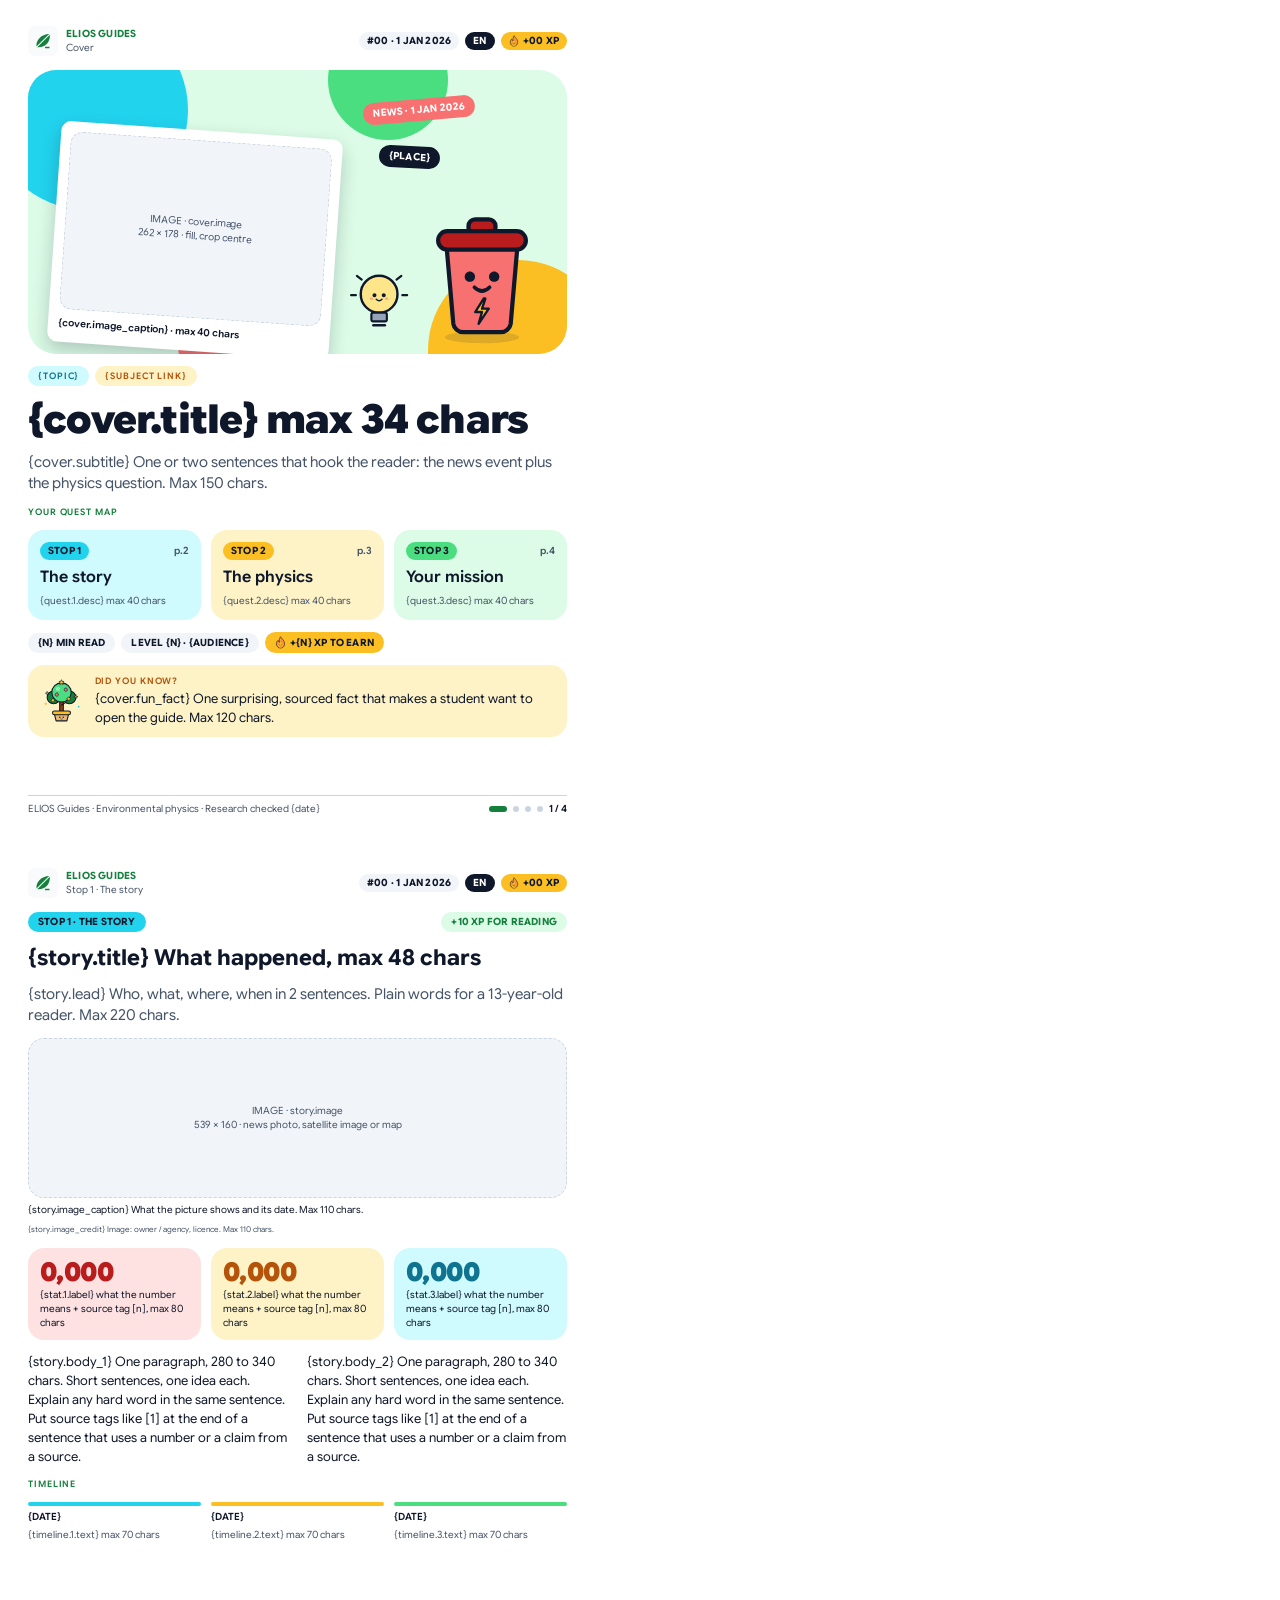
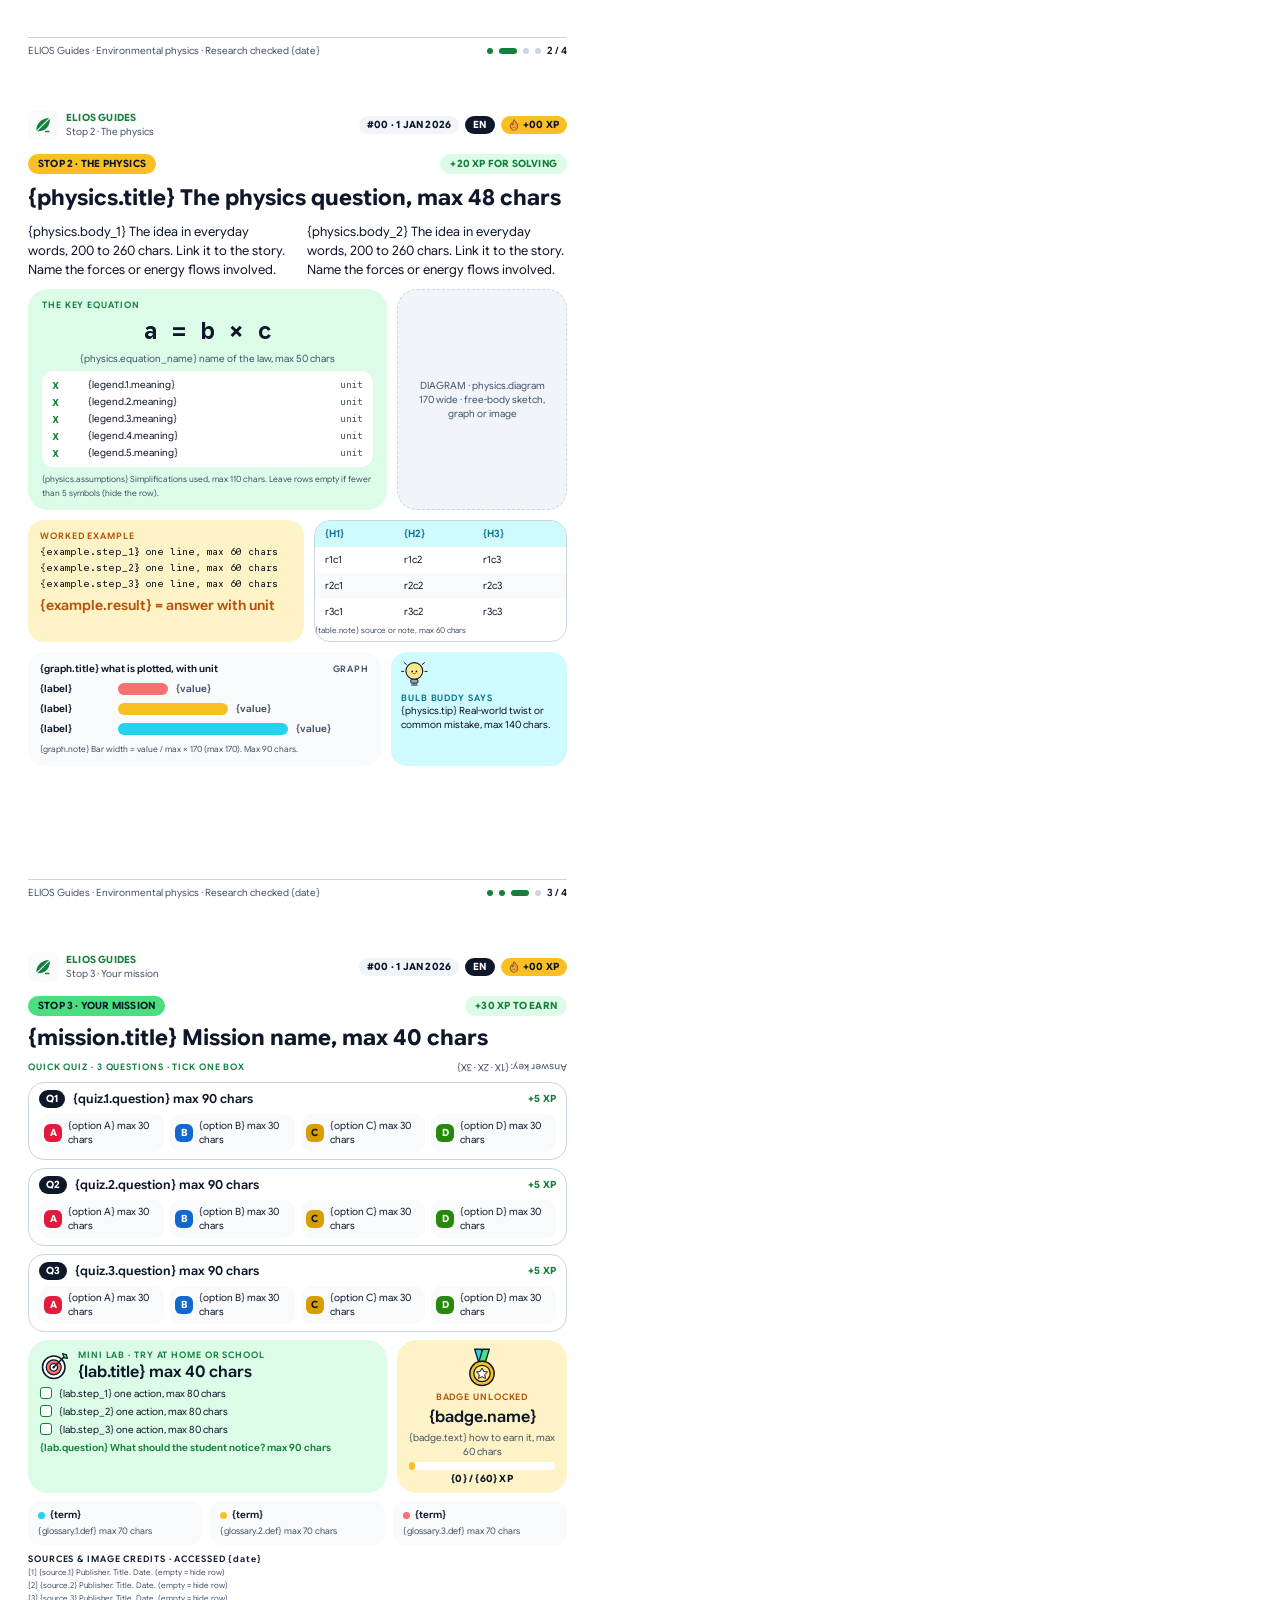
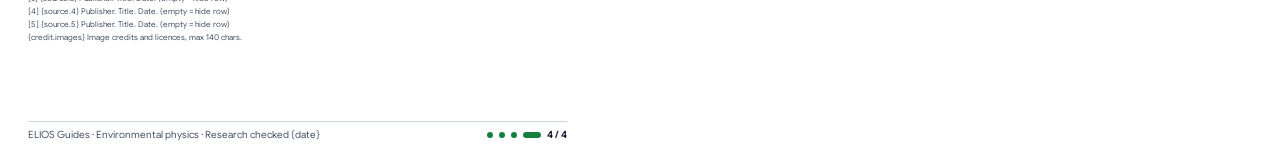
==== render/guide.html @ e4823358 "feat: render the guide PDFs and covers from JSON, drop Figma Co-Authored-By: Claude Sonnet 5.5 <nore" ====
<!doctype html><html><head><meta charset="utf-8"><link rel="stylesheet" href="base.css">
<style>
.hero{position:relative;height:284px;flex:none;border-radius:28px;background:var(--green-tint);overflow:hidden}
.hero>img,.hero>.abs{position:absolute}
.flexc{display:flex;align-items:center;justify-content:center}
.polaroid{background:var(--paper);display:flex;flex-direction:column;gap:7px;padding:10px 10px 12px;border-radius:10px;box-shadow:0 8px 18px rgba(15,23,41,.22);overflow:hidden;transform:rotate(4deg)}
.slot{width:262px;height:178px;border-radius:12px;background:var(--raised);border:1.5px dashed var(--rule);overflow:hidden;position:relative;display:flex;align-items:center;justify-content:center}
.slot img{position:absolute;inset:0;width:100%;height:100%;object-fit:cover}
.sticker{padding:5px 10px;border-radius:999px}
.chips{display:flex;gap:6px}
.chips .pill{padding:4px 10px;font-weight:600;font-size:9px;letter-spacing:.9px}
.title{font-weight:900;font-size:40px;line-height:42px;letter-spacing:-.8px}
.quest{display:flex;gap:10px}
.stop{flex:1 0 0;min-width:1px;display:flex;flex-direction:column;gap:6px;padding:12px;border-radius:16px;overflow:hidden}
.stop-top{display:flex;align-items:center;justify-content:space-between}
.funfact{display:flex;gap:12px;align-items:center;padding:10px 14px 10px 12px;border-radius:16px;background:var(--amber-tint)}
.funfact .txt{flex:1 0 0;min-width:1px;display:flex;flex-direction:column;gap:2px}

.sec{display:flex;align-items:center;justify-content:space-between}
.sec .pill{padding:4px 10px}
.t-head{font-weight:700;font-size:22px;line-height:28px}
.fig{display:flex;flex-direction:column;gap:5px}
.fig .slot{width:100%;height:160px;border-radius:16px}
.stats{display:flex;gap:10px;align-items:stretch}
.stat{flex:1 0 0;min-width:1px;display:flex;flex-direction:column;gap:2px;padding:10px 12px;border-radius:16px;overflow:hidden}
.stat b{font-weight:900;font-size:26px;line-height:28px;letter-spacing:-.52px}
.stat span{font-size:10px;line-height:14px}
.cols{display:flex;gap:18px;font-size:13px;line-height:19px}
.cols p{flex:1 0 0;min-width:1px}
.tl{display:flex;gap:10px}
.tl>div{flex:1 0 0;min-width:1px;display:flex;flex-direction:column;gap:4px}
.tl i{display:block;height:4px;border-radius:2px}
.card{display:flex;flex-direction:column;overflow:hidden}
.code{font-family:'Google Sans Code',monospace}
.eqrow,.two{display:flex;gap:10px;align-items:stretch}
.eq{flex:1 0 0;min-width:1px;background:var(--green-tint);border-radius:20px;padding:10px 14px;gap:5px}
.legend{background:var(--paper);border-radius:12px;padding:6px 10px;gap:1px}
.lrow{display:flex;gap:8px;align-items:center}
.lrow .sym{width:28px;flex:none;font-weight:600;font-size:12px;line-height:16px;color:var(--green)}
.lrow .mean{flex:1 0 0;min-width:1px;font-size:10px;line-height:14px}
.lrow .unit{width:96px;flex:none;text-align:right;font-size:9px;line-height:12px;color:var(--secondary)}
.dia{width:170px;flex:none;background:var(--raised);border:1.5px dashed var(--rule);border-radius:20px;align-items:center;justify-content:center;position:relative}
.dia img{position:absolute;inset:0;width:100%;height:100%;object-fit:cover}
.ex{flex:1 0 0;min-width:1px;background:var(--amber-tint);border-radius:16px;padding:10px 12px;gap:4px}
.ex .code{font-size:9.5px;line-height:12px}
.tbl{flex:1 0 0;min-width:1px;border:1px solid var(--rule);border-radius:16px;padding-bottom:6px;font-size:10px;line-height:14px}
.tr{display:flex;gap:6px;align-items:center;padding:6px 10px}
.tr span{flex:1 0 0;min-width:1px}
.tr.h{background:var(--cyan-tint);color:var(--cyan);font-weight:600}
.tr.alt{background:#f8fafc}
.graph{flex:1 0 0;min-width:1px;background:#f8fafc;border-radius:16px;padding:10px 12px;gap:6px}
.bar{display:flex;gap:8px;align-items:center}
.bar .lab{width:70px;flex:none;font-weight:600;font-size:10px;line-height:14px}
.bar i{display:block;height:12px;border-radius:6px;flex:none}
.bar .val{font-weight:600;font-size:10px;line-height:14px;color:var(--secondary);white-space:nowrap}
.tip{width:176px;flex:none;background:var(--cyan-tint);border-radius:16px;padding:8px 12px 8px 10px;gap:4px}
.qcard{background:var(--paper);border:1px solid var(--rule);border-radius:16px;padding:7px 10px;gap:6px;flex:none}
.qrow{display:flex;gap:8px;align-items:center}
.qn{background:var(--ink);color:var(--paper);padding:3px 7px;border-radius:999px;font-weight:700;font-size:10px;line-height:12px;letter-spacing:.2px}
.qq{flex:1 0 0;min-width:1px;font-weight:600;font-size:12.5px;line-height:17px}
.opts{display:flex;gap:6px}
.opt{flex:1 0 0;min-width:1px;display:flex;gap:6px;align-items:center;background:#f8fafc;border-radius:10px;padding:5px 8px 5px 5px;overflow:hidden;font-size:10px;line-height:14px}
.tile{width:18px;height:18px;flex:none;border-radius:6px;display:flex;align-items:center;justify-content:center;font-weight:700;font-size:10px;line-height:12px;color:var(--paper)}
.minilab{flex:1 0 0;min-width:1px;background:var(--green-tint);border-radius:20px;padding:9px 12px;gap:4px}
.step{display:flex;gap:7px;align-items:flex-start;font-size:10px;line-height:14px}
.cb{width:12px;height:12px;flex:none;border:1.5px solid var(--green);border-radius:3px;background:var(--paper)}
.badge{width:170px;flex:none;background:var(--amber-tint);border-radius:20px;padding:8px 12px;gap:3px;align-items:center;text-align:center}
.xpbar{width:100%;height:8px;border-radius:999px;background:var(--paper);display:flex}
.xpbar i{display:block;height:8px;border-radius:4px;background:var(--sun);width:6px}
.gloss{display:flex;gap:8px}
.term{flex:1 0 0;min-width:1px;background:#f8fafc;border-radius:12px;padding:7px 10px;gap:2px}
.term .tr2{display:flex;gap:5px;align-items:center;font-weight:600;font-size:10px;line-height:14px}
.term .tr2 i{width:7px;height:7px;border-radius:50%;flex:none}
.src{display:flex;flex-direction:column;gap:2px}
.src p{font-size:8px;line-height:11px;color:var(--secondary)}
.dot.done{background:var(--green)}
[hidden-empty]{display:none!important}
</style></head><body>
<section class="page" id="p1">
 <div class="header">
  <div class="brand"><img class="art" src="assets/logo.svg" width="30" height="30" alt="">
   <div class="brand-text"><span class="t-label" style="color:var(--green)" data-key="brand">ELIOS GUIDES</span><span class="t-caption" data-key="guide.stop_label">Cover</span></div></div>
  <div class="badges">
   <span class="pill chip-raised" data-key="guide.issue_date">#00 · 1 JAN 2026</span>
   <span class="pill chip-ink" data-key="guide.lang">EN</span>
   <span class="pill chip-sun"><img class="art" src="assets/flame.svg" width="10.29" height="12" alt=""><span data-key="guide.xp">+00 XP</span></span>
  </div>
 </div>
 <div class="body">
  <div class="hero">
   <img src="assets/blob1.svg" style="left:-40px;top:-60px;width:200px;height:200px" alt="">
   <img src="assets/blob2.svg" style="left:400px;top:190px;width:180px;height:180px" alt="">
   <img src="assets/blob3.svg" style="left:300px;top:-50px;width:120px;height:120px" alt="">
   <img src="assets/blob4.svg" style="left:150px;top:230px;width:90px;height:90px" alt="">
   <div class="abs flexc" style="left:18.58px;top:50px;width:296.73px;height:240.13px"><div class="polaroid">
     <div class="slot" data-slot="cover.image"><span class="t-caption" style="text-align:center" data-hint>IMAGE · cover.image<br>262 × 178 · fill, crop centre</span></div>
     <p class="t-semi" style="width:262px" data-key="cover.image_caption">{cover.image_caption} · max 40 chars</p></div></div>
   <div class="abs flexc" style="left:330px;top:23.54px;width:121.46px;height:32.38px"><div class="sticker pill" style="transform:rotate(-5deg);background:var(--coral);color:var(--paper)" data-key="cover.news_date">NEWS · 1 JAN 2026</div></div>
   <div class="abs flexc" style="left:348.85px;top:74px;width:66.06px;height:25.37px"><div class="sticker pill" style="transform:rotate(3deg);background:var(--ink);color:var(--paper)" data-key="cover.place">{PLACE}</div></div>
   <img id="mascot" src="assets/mascot-binb.svg" style="left:400px;top:146px;width:107.79px;height:128px" alt="">
   <img src="assets/bulb.svg" style="left:322px;top:200px;width:59.09px;height:62px" alt="">
  </div>
  <div class="chips">
   <span class="pill" style="background:var(--cyan-tint);color:var(--cyan)" data-key="cover.topic">{TOPIC}</span>
   <span class="pill" style="background:var(--amber-tint);color:var(--amber)" data-key="cover.subject">{SUBJECT LINK}</span></div>
  <p class="title" data-key="cover.title">{cover.title} max 34 chars</p>
  <p class="t-lead" data-key="cover.subtitle">{cover.subtitle} One or two sentences that hook the reader: the news event plus the physics question. Max 150 chars.</p>
  <p class="t-over" style="color:var(--green)" data-key="label.quest_map">YOUR QUEST MAP</p>
  <div class="quest">
   <div class="stop" style="background:var(--cyan-tint)"><div class="stop-top"><span class="pill" style="background:var(--sky)" data-key="stop">STOP 1</span><span class="t-semi" style="color:var(--secondary)" data-key="page ref">p.2</span></div><p class="t-sub" data-key="quest.1.title">The story</p><p class="t-caption" data-key="quest.1.desc">{quest.1.desc} max 40 chars</p></div>
   <div class="stop" style="background:var(--amber-tint)"><div class="stop-top"><span class="pill" style="background:var(--sun)" data-key="stop">STOP 2</span><span class="t-semi" style="color:var(--secondary)" data-key="page ref">p.3</span></div><p class="t-sub" data-key="quest.2.title">The physics</p><p class="t-caption" data-key="quest.2.desc">{quest.2.desc} max 40 chars</p></div>
   <div class="stop" style="background:var(--green-tint)"><div class="stop-top"><span class="pill" style="background:var(--accent)" data-key="stop">STOP 3</span><span class="t-semi" style="color:var(--secondary)" data-key="page ref">p.4</span></div><p class="t-sub" data-key="quest.3.title">Your mission</p><p class="t-caption" data-key="quest.3.desc">{quest.3.desc} max 40 chars</p></div>
  </div>
  <div class="row" style="gap:6px">
   <span class="pill lg chip-raised" data-key="cover.read_time">{N} MIN READ</span>
   <span class="pill lg chip-raised" data-key="cover.level">LEVEL {N} · {AUDIENCE}</span>
   <span class="pill lg chip-sun"><img class="art" src="assets/flame-lg.svg" width="11.14" height="13" alt=""><span data-key="cover.xp_total">+{N} XP TO EARN</span></span></div>
  <div class="funfact"><img class="art" src="assets/tree.svg" width="42.58" height="44" alt="">
   <div class="txt"><p class="t-over" style="color:var(--amber)" data-key="label.fun_fact">DID YOU KNOW?</p><p class="t-body" data-key="cover.fun_fact">{cover.fun_fact} One surprising, sourced fact that makes a student want to open the guide. Max 120 chars.</p></div></div>
 </div>
 <div class="footer"><div class="rule"></div><div class="footer-row">
  <span class="t-caption" data-key="footer.credit">ELIOS Guides · Environmental physics · Research checked {date}</span>
  <div class="progress"><span class="dot on"></span><span class="dot"></span><span class="dot"></span><span class="dot"></span><span class="t-semi" data-key="page.number">1 / 4</span></div></div></div>
</section><section class="page" id="p2"><div class="header"><div class="brand"><img class="art" src="assets/logo.svg" width="30" height="30" alt="">
 <div class="brand-text"><span class="t-label" style="color:var(--green)" data-key="brand">ELIOS GUIDES</span><span class="t-caption" data-key="guide.stop_label">Stop 1 · The story</span></div></div>
 <div class="badges"><span class="pill chip-raised" data-key="guide.issue_date">#00 · 1 JAN 2026</span><span class="pill chip-ink" data-key="guide.lang">EN</span>
 <span class="pill chip-sun"><img class="art" src="assets/flame.svg" width="10.29" height="12" alt=""><span data-key="guide.xp">+00 XP</span></span></div></div><div class="body">
<div class="sec"><span class="pill" style="background:var(--sky)" data-key="section.label">STOP 1 · THE STORY</span><span class="pill" style="background:var(--green-tint);color:var(--green)" data-key="section.xp">+10 XP FOR READING</span></div>
<p class="t-head" data-key="story.title">{story.title} What happened, max 48 chars</p>
<p class="t-lead" data-key="story.lead">{story.lead} Who, what, where, when in 2 sentences. Plain words for a 13-year-old reader. Max 220 chars.</p>
<div class="fig"><div class="slot" data-slot="story.image"><span class="t-caption" style="text-align:center" data-hint>IMAGE · story.image<br>539 × 160 · news photo, satellite image or map</span></div>
 <p class="t-caption" style="color:var(--ink)" data-key="story.image_caption">{story.image_caption} What the picture shows and its date. Max 110 chars.</p>
 <p style="font-size:8px;line-height:14px;color:var(--secondary)" data-key="story.image_credit">{story.image_credit} Image: owner / agency, licence. Max 110 chars.</p></div>
<div class="stats">
 <div class="stat" style="background:#fee2e2"><b style="color:#b91c1c" data-key="stat.1.value">0,000</b><span data-key="stat.1.label">{stat.1.label} what the number means + source tag [n], max 80 chars</span></div>
 <div class="stat" style="background:var(--amber-tint)"><b style="color:var(--amber)" data-key="stat.2.value">0,000</b><span data-key="stat.2.label">{stat.2.label} what the number means + source tag [n], max 80 chars</span></div>
 <div class="stat" style="background:var(--cyan-tint)"><b style="color:var(--cyan)" data-key="stat.3.value">0,000</b><span data-key="stat.3.label">{stat.3.label} what the number means + source tag [n], max 80 chars</span></div></div>
<div class="cols"><p data-key="story.body_1">{story.body_1} One paragraph, 280 to 340 chars. Short sentences, one idea each. Explain any hard word in the same sentence. Put source tags like [1] at the end of a sentence that uses a number or a claim from a source.</p>
 <p data-key="story.body_2">{story.body_2} One paragraph, 280 to 340 chars. Short sentences, one idea each. Explain any hard word in the same sentence. Put source tags like [1] at the end of a sentence that uses a number or a claim from a source.</p></div>
<p class="t-over" style="color:var(--green)" data-key="label.timeline">TIMELINE</p>
<div class="tl">
 <div><i style="background:var(--sky)"></i><span class="t-semi" data-key="timeline.1.date">{DATE}</span><span class="t-caption" data-key="timeline.1.text">{timeline.1.text} max 70 chars</span></div>
 <div><i style="background:var(--sun)"></i><span class="t-semi" data-key="timeline.2.date">{DATE}</span><span class="t-caption" data-key="timeline.2.text">{timeline.2.text} max 70 chars</span></div>
 <div><i style="background:var(--accent)"></i><span class="t-semi" data-key="timeline.3.date">{DATE}</span><span class="t-caption" data-key="timeline.3.text">{timeline.3.text} max 70 chars</span></div></div>
</div><div class="footer"><div class="rule"></div><div class="footer-row"><span class="t-caption" data-key="footer.credit">ELIOS Guides · Environmental physics · Research checked {date}</span>
 <div class="progress"><span class="dot done"></span><span class="dot on"></span><span class="dot"></span><span class="dot"></span><span class="t-semi" data-key="page.number">2 / 4</span></div></div></div></section><section class="page" id="p3"><div class="header"><div class="brand"><img class="art" src="assets/logo.svg" width="30" height="30" alt="">
 <div class="brand-text"><span class="t-label" style="color:var(--green)" data-key="brand">ELIOS GUIDES</span><span class="t-caption" data-key="guide.stop_label">Stop 2 · The physics</span></div></div>
 <div class="badges"><span class="pill chip-raised" data-key="guide.issue_date">#00 · 1 JAN 2026</span><span class="pill chip-ink" data-key="guide.lang">EN</span>
 <span class="pill chip-sun"><img class="art" src="assets/flame.svg" width="10.29" height="12" alt=""><span data-key="guide.xp">+00 XP</span></span></div></div><div class="body" style="gap:10px">
<div class="sec"><span class="pill" style="background:var(--sun)" data-key="section.label">STOP 2 · THE PHYSICS</span><span class="pill" style="background:var(--green-tint);color:var(--green)" data-key="section.xp">+20 XP FOR SOLVING</span></div>
<p class="t-head" data-key="physics.title">{physics.title} The physics question, max 48 chars</p>
<div class="cols"><p data-key="physics.body_1">{physics.body_1} The idea in everyday words, 200 to 260 chars. Link it to the story. Name the forces or energy flows involved.</p>
 <p data-key="physics.body_2">{physics.body_2} The idea in everyday words, 200 to 260 chars. Link it to the story. Name the forces or energy flows involved.</p></div>
<div class="eqrow"><div class="card eq"><p class="t-over" style="color:var(--green)" data-key="label.equation">THE KEY EQUATION</p>
 <p class="code" style="font-weight:600;font-size:24px;line-height:31px;text-align:center" data-key="physics.equation">a = b × c</p>
 <p class="t-caption" style="text-align:center" data-key="physics.equation_name">{physics.equation_name} name of the law, max 50 chars</p>
 <div class="card legend"><div class="lrow" data-row="legend.1"><span class="sym code" data-key="legend.1.symbol">x</span><span class="mean" data-key="legend.1.meaning">{legend.1.meaning}</span><span class="unit code" data-key="legend.1.unit">unit</span></div><div class="lrow" data-row="legend.2"><span class="sym code" data-key="legend.2.symbol">x</span><span class="mean" data-key="legend.2.meaning">{legend.2.meaning}</span><span class="unit code" data-key="legend.2.unit">unit</span></div><div class="lrow" data-row="legend.3"><span class="sym code" data-key="legend.3.symbol">x</span><span class="mean" data-key="legend.3.meaning">{legend.3.meaning}</span><span class="unit code" data-key="legend.3.unit">unit</span></div><div class="lrow" data-row="legend.4"><span class="sym code" data-key="legend.4.symbol">x</span><span class="mean" data-key="legend.4.meaning">{legend.4.meaning}</span><span class="unit code" data-key="legend.4.unit">unit</span></div><div class="lrow" data-row="legend.5"><span class="sym code" data-key="legend.5.symbol">x</span><span class="mean" data-key="legend.5.meaning">{legend.5.meaning}</span><span class="unit code" data-key="legend.5.unit">unit</span></div></div>
 <p style="font-size:8.5px;line-height:14px;color:var(--secondary)" data-key="physics.assumptions">{physics.assumptions} Simplifications used, max 110 chars. Leave rows empty if fewer than 5 symbols (hide the row).</p></div>
 <div class="card dia" data-slot="physics.diagram"><span class="t-caption" style="text-align:center" data-hint>DIAGRAM · physics.diagram<br>170 wide · free-body sketch,<br>graph or image</span></div></div>
<div class="two"><div class="card ex"><p class="t-over" style="color:var(--amber)" data-key="label.example">WORKED EXAMPLE</p>
 <p class="code" data-key="example.step_1">{example.step_1} one line, max 60 chars</p><p class="code" data-key="example.step_2">{example.step_2} one line, max 60 chars</p><p class="code" data-key="example.step_3">{example.step_3} one line, max 60 chars</p>
 <p style="font-weight:600;font-size:14px;line-height:22px;color:var(--amber)" data-key="example.result">{example.result} = answer with unit</p></div>
 <div class="card tbl"><div class="tr h"><span data-key="table.h1">{H1}</span><span data-key="table.h2">{H2}</span><span data-key="table.h3">{H3}</span></div>
 <div class="tr"><span data-key="table.r1c1">r1c1</span><span data-key="table.r1c2">r1c2</span><span data-key="table.r1c3">r1c3</span></div>
 <div class="tr alt"><span data-key="table.r2c1">r2c1</span><span data-key="table.r2c2">r2c2</span><span data-key="table.r2c3">r2c3</span></div>
 <div class="tr"><span data-key="table.r3c1">r3c1</span><span data-key="table.r3c2">r3c2</span><span data-key="table.r3c3">r3c3</span></div>
 <p style="font-size:8px;line-height:normal;color:var(--secondary)" data-key="table.note">{table.note} source or note, max 60 chars</p></div></div>
<div class="two"><div class="card graph"><div class="row" style="justify-content:space-between;white-space:nowrap"><span class="t-semi" data-key="graph.title">{graph.title} what is plotted, with unit</span><span class="t-over" style="font-weight:600;color:var(--secondary)" data-key="label.graph">GRAPH</span></div>
 <div class="bar"><span class="lab" data-key="graph.1.label">{label}</span><i data-key="graph.1.bar" style="background:var(--coral);width:50px"></i><span class="val" data-key="graph.1.value">{value}</span></div>
 <div class="bar"><span class="lab" data-key="graph.2.label">{label}</span><i data-key="graph.2.bar" style="background:var(--sun);width:110px"></i><span class="val" data-key="graph.2.value">{value}</span></div>
 <div class="bar"><span class="lab" data-key="graph.3.label">{label}</span><i data-key="graph.3.bar" style="background:var(--sky);width:170px"></i><span class="val" data-key="graph.3.value">{value}</span></div>
 <p style="font-size:8.5px;line-height:14px;color:var(--secondary)" data-key="graph.note">{graph.note} Bar width = value / max × 170 (max 170). Max 90 chars.</p></div>
 <div class="card tip"><img class="art" src="assets/bulb.svg" width="26.69" height="28" alt=""><div><p class="t-over" style="color:var(--cyan)" data-key="label.tip">BULB BUDDY SAYS</p><p class="t-caption" style="color:var(--ink)" data-key="physics.tip">{physics.tip} Real-world twist or common mistake, max 140 chars.</p></div></div></div>
</div><div class="footer"><div class="rule"></div><div class="footer-row"><span class="t-caption" data-key="footer.credit">ELIOS Guides · Environmental physics · Research checked {date}</span>
 <div class="progress"><span class="dot done"></span><span class="dot done"></span><span class="dot on"></span><span class="dot"></span><span class="t-semi" data-key="page.number">3 / 4</span></div></div></div></section><section class="page" id="p4"><div class="header"><div class="brand"><img class="art" src="assets/logo.svg" width="30" height="30" alt="">
 <div class="brand-text"><span class="t-label" style="color:var(--green)" data-key="brand">ELIOS GUIDES</span><span class="t-caption" data-key="guide.stop_label">Stop 3 · Your mission</span></div></div>
 <div class="badges"><span class="pill chip-raised" data-key="guide.issue_date">#00 · 1 JAN 2026</span><span class="pill chip-ink" data-key="guide.lang">EN</span>
 <span class="pill chip-sun"><img class="art" src="assets/flame.svg" width="10.29" height="12" alt=""><span data-key="guide.xp">+00 XP</span></span></div></div><div class="body" style="gap:8px">
<div class="sec"><span class="pill" style="background:var(--accent)" data-key="section.label">STOP 3 · YOUR MISSION</span><span class="pill" style="background:var(--green-tint);color:var(--green)" data-key="section.xp">+30 XP TO EARN</span></div>
<p class="t-head" data-key="mission.title">{mission.title} Mission name, max 40 chars</p>
<div class="row" style="justify-content:space-between"><span class="t-over" style="color:var(--green);white-space:nowrap" data-key="label.quiz">QUICK QUIZ · 3 QUESTIONS · TICK ONE BOX</span><span class="t-caption" style="transform:rotate(180deg);white-space:nowrap" data-key="quiz.answer_key">Answer key: {1X · 2X · 3X}</span></div>
<div class="card qcard"><div class="qrow"><span class="qn">Q1</span><span class="qq" data-key="quiz.1.question">{quiz.1.question} max 90 chars</span><span class="t-label" style="color:var(--green)">+5 XP</span></div><div class="opts"><div class="opt"><span class="tile" style="background:var(--quiz-red,#e21b3c);">A</span><span data-key="quiz.1.a">{option A} max 30 chars</span></div><div class="opt"><span class="tile" style="background:#1368ce;">B</span><span data-key="quiz.1.b">{option B} max 30 chars</span></div><div class="opt"><span class="tile" style="background:#d89e00;color:var(--ink)">C</span><span data-key="quiz.1.c">{option C} max 30 chars</span></div><div class="opt"><span class="tile" style="background:#26890c;">D</span><span data-key="quiz.1.d">{option D} max 30 chars</span></div></div></div><div class="card qcard"><div class="qrow"><span class="qn">Q2</span><span class="qq" data-key="quiz.2.question">{quiz.2.question} max 90 chars</span><span class="t-label" style="color:var(--green)">+5 XP</span></div><div class="opts"><div class="opt"><span class="tile" style="background:var(--quiz-red,#e21b3c);">A</span><span data-key="quiz.2.a">{option A} max 30 chars</span></div><div class="opt"><span class="tile" style="background:#1368ce;">B</span><span data-key="quiz.2.b">{option B} max 30 chars</span></div><div class="opt"><span class="tile" style="background:#d89e00;color:var(--ink)">C</span><span data-key="quiz.2.c">{option C} max 30 chars</span></div><div class="opt"><span class="tile" style="background:#26890c;">D</span><span data-key="quiz.2.d">{option D} max 30 chars</span></div></div></div><div class="card qcard"><div class="qrow"><span class="qn">Q3</span><span class="qq" data-key="quiz.3.question">{quiz.3.question} max 90 chars</span><span class="t-label" style="color:var(--green)">+5 XP</span></div><div class="opts"><div class="opt"><span class="tile" style="background:var(--quiz-red,#e21b3c);">A</span><span data-key="quiz.3.a">{option A} max 30 chars</span></div><div class="opt"><span class="tile" style="background:#1368ce;">B</span><span data-key="quiz.3.b">{option B} max 30 chars</span></div><div class="opt"><span class="tile" style="background:#d89e00;color:var(--ink)">C</span><span data-key="quiz.3.c">{option C} max 30 chars</span></div><div class="opt"><span class="tile" style="background:#26890c;">D</span><span data-key="quiz.3.d">{option D} max 30 chars</span></div></div></div>
<div class="two"><div class="card minilab"><div class="row" style="gap:8px"><img class="art" src="assets/quest.svg" width="30" height="30" alt=""><div style="flex:1 0 0;min-width:1px"><p class="t-over" style="color:var(--green)" data-key="label.lab">MINI LAB · TRY AT HOME OR SCHOOL</p><p class="t-sub" data-key="lab.title">{lab.title} max 40 chars</p></div></div>
 <div class="step"><span class="cb"></span><span data-key="lab.step_1">{lab.step_1} one action, max 80 chars</span></div><div class="step"><span class="cb"></span><span data-key="lab.step_2">{lab.step_2} one action, max 80 chars</span></div><div class="step"><span class="cb"></span><span data-key="lab.step_3">{lab.step_3} one action, max 80 chars</span></div>
 <p class="t-semi" style="color:var(--green)" data-key="lab.question">{lab.question} What should the student notice? max 90 chars</p></div>
 <div class="card badge"><img class="art" src="assets/medal.svg" width="33.94" height="40" alt=""><p class="t-over" style="color:var(--amber)" data-key="label.badge">BADGE UNLOCKED</p><p class="t-sub" data-key="badge.name">{badge.name}</p><p class="t-caption" data-key="badge.text">{badge.text} how to earn it, max 60 chars</p><div class="xpbar"><i data-key="xp.fill"></i></div><p class="t-label" data-key="badge.xp">{0} / {60} XP</p></div></div>
<div class="gloss">
 <div class="card term"><div class="tr2"><i style="background:var(--sky)"></i><span data-key="glossary.1.term">{term}</span></div><p style="font-size:9px;line-height:14px;color:var(--secondary)" data-key="glossary.1.def">{glossary.1.def} max 70 chars</p></div>
 <div class="card term"><div class="tr2"><i style="background:var(--sun)"></i><span data-key="glossary.2.term">{term}</span></div><p style="font-size:9px;line-height:14px;color:var(--secondary)" data-key="glossary.2.def">{glossary.2.def} max 70 chars</p></div>
 <div class="card term"><div class="tr2"><i style="background:var(--coral)"></i><span data-key="glossary.3.term">{term}</span></div><p style="font-size:9px;line-height:14px;color:var(--secondary)" data-key="glossary.3.def">{glossary.3.def} max 70 chars</p></div></div>
<div class="src"><p class="t-over" style="color:var(--ink);font-size:9px;line-height:12px" data-key="label.sources">SOURCES &amp; IMAGE CREDITS · ACCESSED {date}</p><p data-key="source.1">[1] {source.1} Publisher. Title. Date. (empty = hide row)</p><p data-key="source.2">[2] {source.2} Publisher. Title. Date. (empty = hide row)</p><p data-key="source.3">[3] {source.3} Publisher. Title. Date. (empty = hide row)</p><p data-key="source.4">[4] {source.4} Publisher. Title. Date. (empty = hide row)</p><p data-key="source.5">[5] {source.5} Publisher. Title. Date. (empty = hide row)</p><p data-key="credit.images">{credit.images} Image credits and licences, max 140 chars.</p></div>
</div><div class="footer"><div class="rule"></div><div class="footer-row"><span class="t-caption" data-key="footer.credit">ELIOS Guides · Environmental physics · Research checked {date}</span>
 <div class="progress"><span class="dot done"></span><span class="dot done"></span><span class="dot done"></span><span class="dot on"></span><span class="t-semi" data-key="page.number">4 / 4</span></div></div></div></section></body></html>
---- render/base.css ----
@import url(fonts.css);
:root{--paper:#fff;--ink:#0f172a;--secondary:#475569;--raised:#f1f5f9;--rule:#cbd5e1;--green:#15803d;--accent:#4ade80;
--cyan:#0e7490;--amber:#b45309;--sun:#fbbf24;--coral:#f87171;--sky:#22d3ee;--green-tint:#dcfce7;--cyan-tint:#cffafe;--amber-tint:#fef3c7}
@page{margin:0}
*{box-sizing:border-box;margin:0;padding:0}
html,body{background:#fff}
body{font-family:'Google Sans Flex',sans-serif;color:var(--ink);word-break:break-word}
.page{width:595px;height:842px;background:var(--paper);display:flex;flex-direction:column;gap:14px;padding:26px 28px;overflow:hidden;position:relative;break-after:page}
.row{display:flex;align-items:center}
.body{flex:1 0 0;min-height:1px;display:flex;flex-direction:column;gap:12px;overflow:hidden}
.pill{display:flex;align-items:center;gap:4px;padding:3px 8px;border-radius:999px;white-space:nowrap;font-weight:700;font-size:10px;line-height:12px;letter-spacing:.2px}
.pill.lg{padding:4px 10px}
.t-label{font-weight:700;font-size:10px;line-height:12px;letter-spacing:.2px}
.t-caption{font-size:10px;line-height:14px;color:var(--secondary)}
.t-semi{font-weight:600;font-size:10px;line-height:14px}
.t-over{font-weight:600;font-size:9px;line-height:12px;letter-spacing:.9px}
.t-sub{font-weight:600;font-size:16px;line-height:22px}
.t-lead{font-size:15px;line-height:21px;color:var(--secondary)}
.t-body{font-size:13px;line-height:19px}
.chip-ink{background:var(--ink);color:var(--paper)}
.chip-raised{background:var(--raised);color:var(--ink)}
.chip-sun{background:var(--sun);color:var(--ink)}
.art{display:block;flex:none}
.header{display:flex;align-items:center;justify-content:space-between}
.brand{display:flex;gap:8px;align-items:center}
.brand-text{display:flex;flex-direction:column;gap:1px;font-size:10px;white-space:nowrap}
.badges{display:flex;gap:6px;align-items:center}
.footer{display:flex;flex-direction:column;gap:6px}
.footer .rule{height:1px;background:var(--rule)}
.footer-row{display:flex;align-items:center;justify-content:space-between}
.progress{display:flex;gap:6px;align-items:center}
.dot{width:6px;height:6px;border-radius:3px;background:var(--rule)}
.dot.on{width:18px;background:var(--green)}
.page:last-child{break-after:auto}
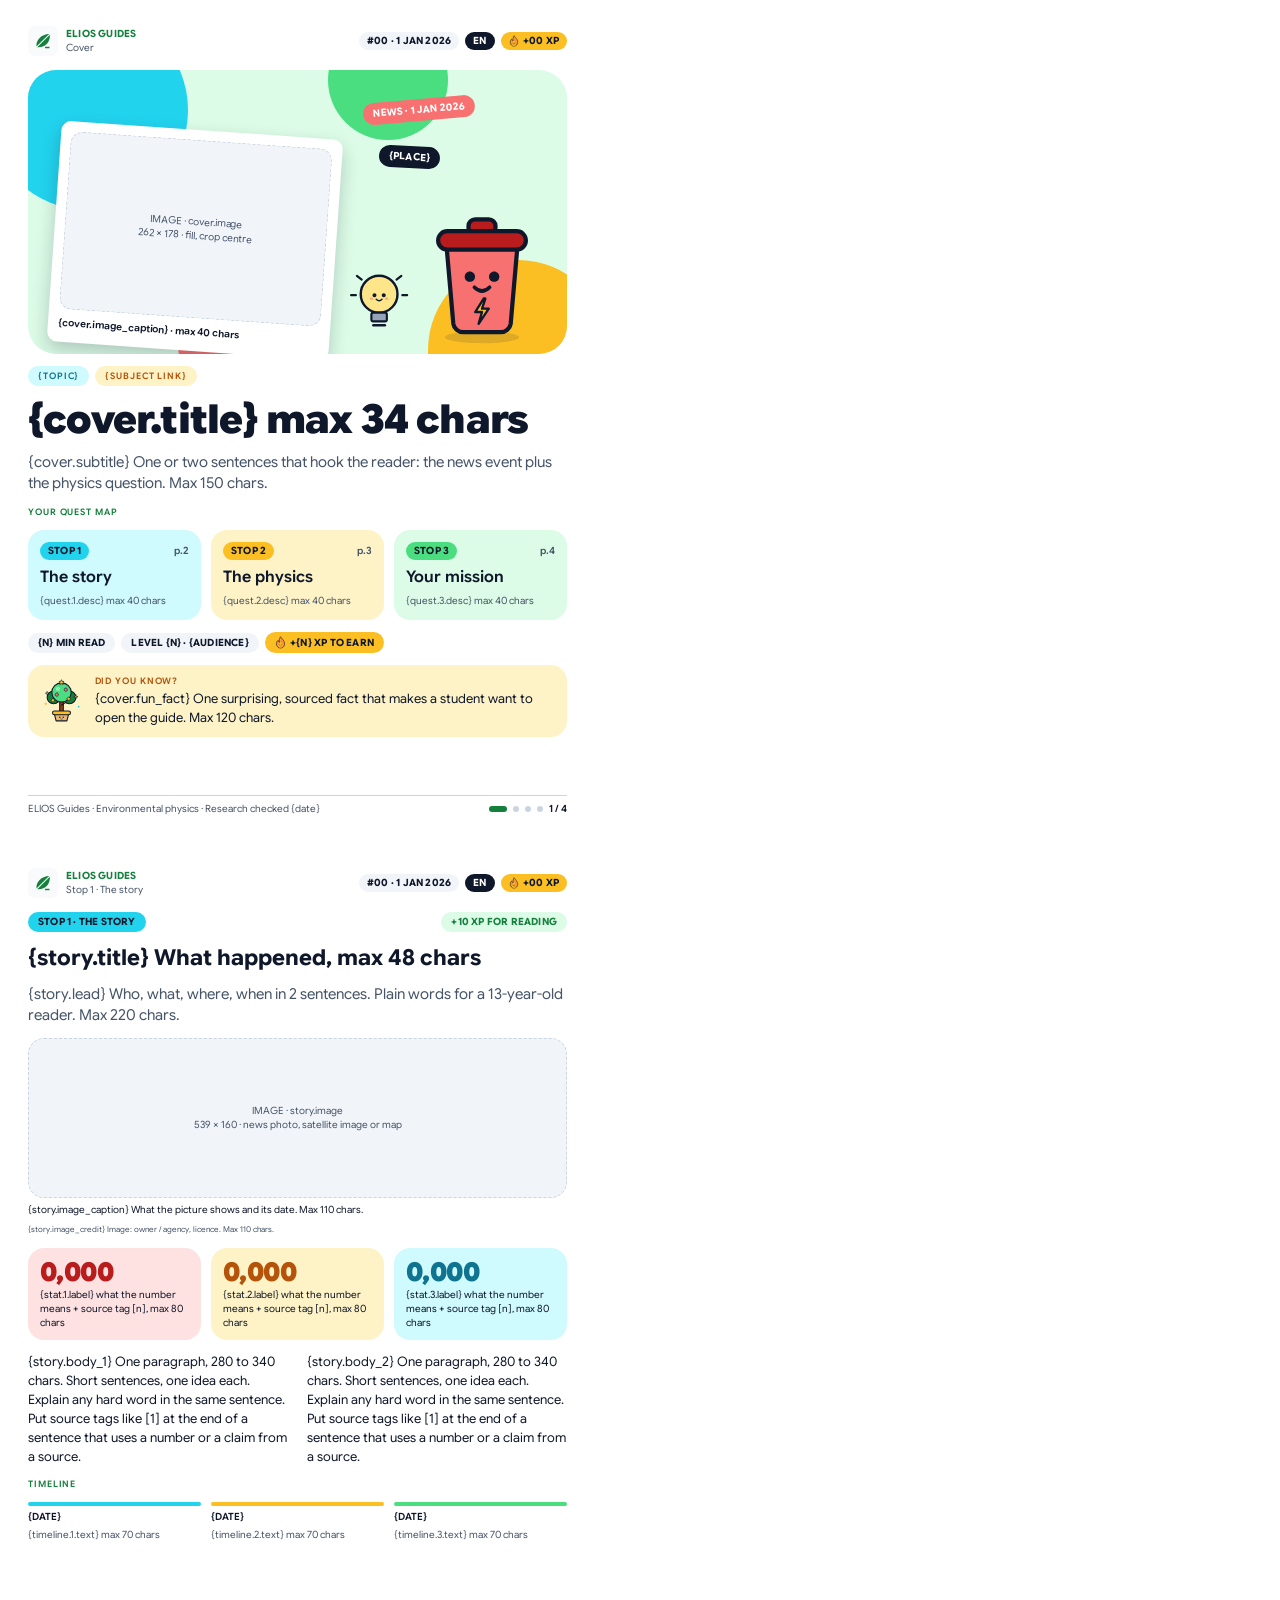
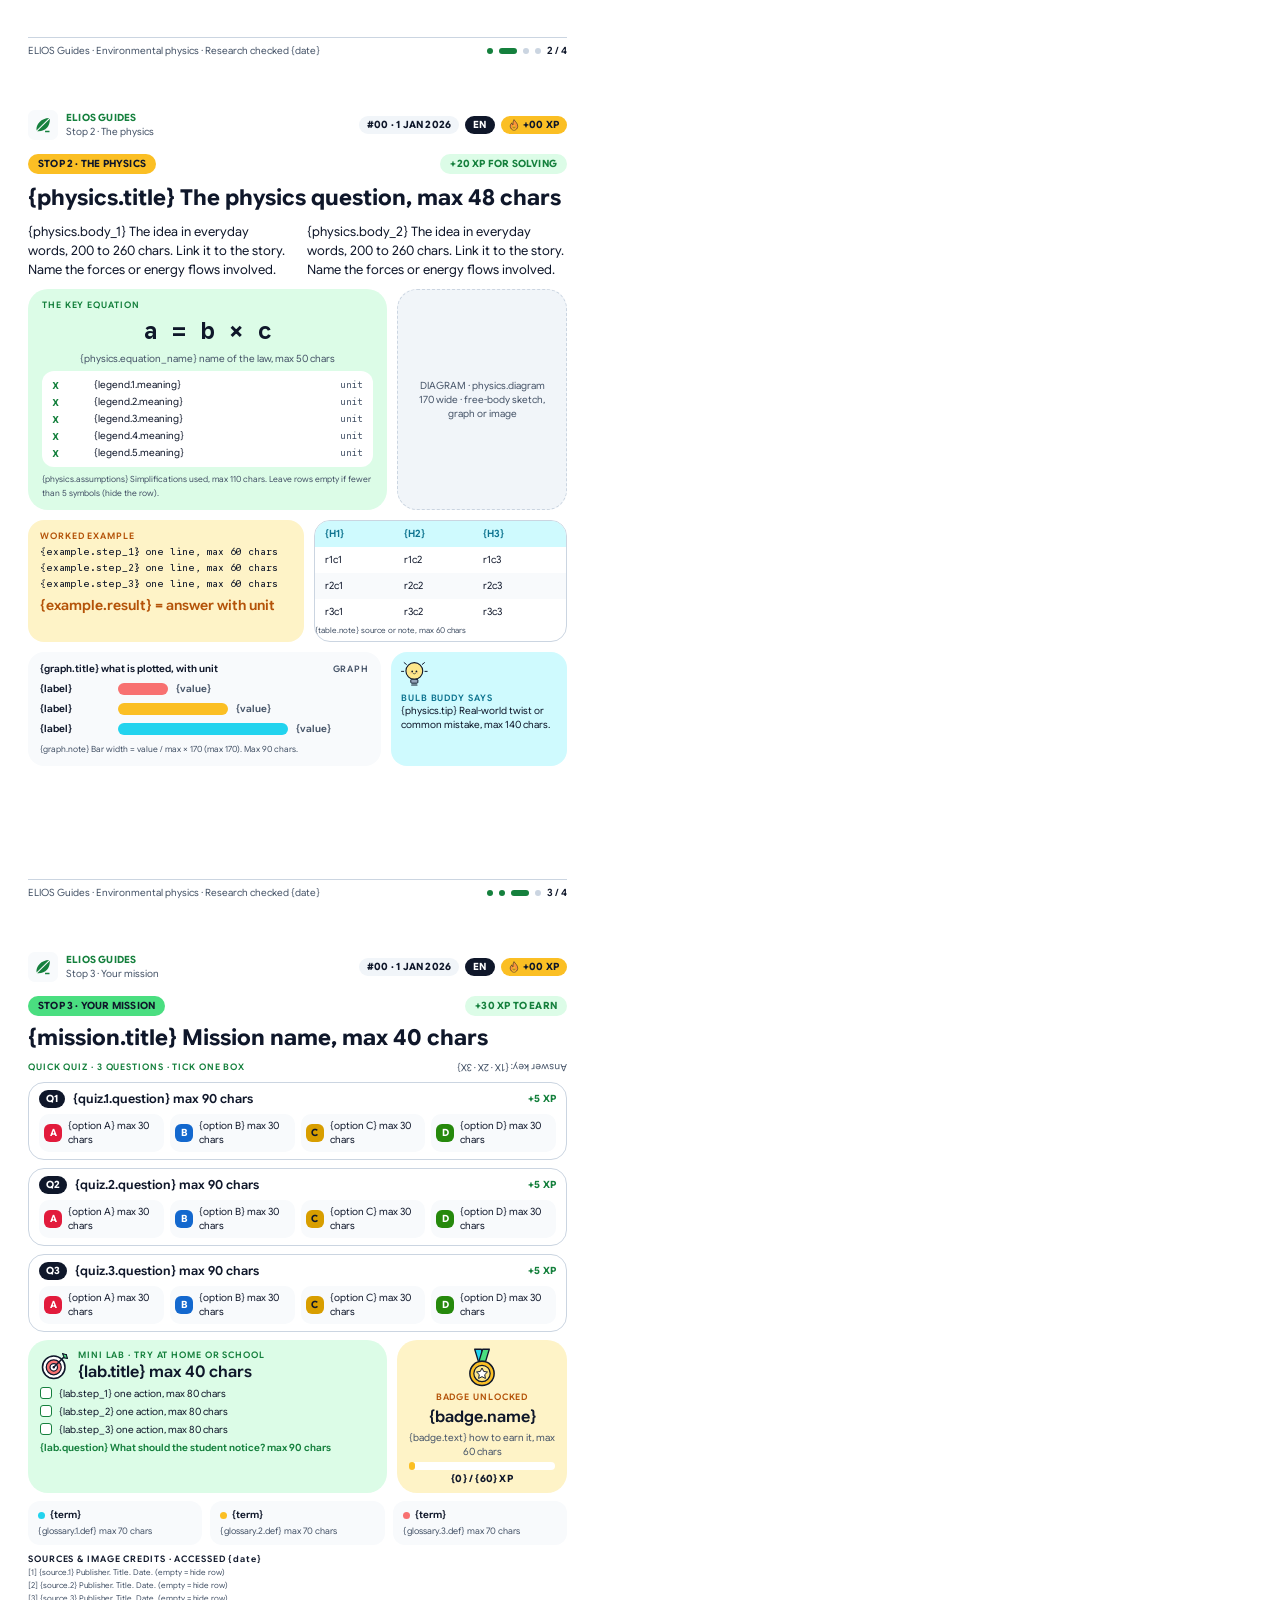
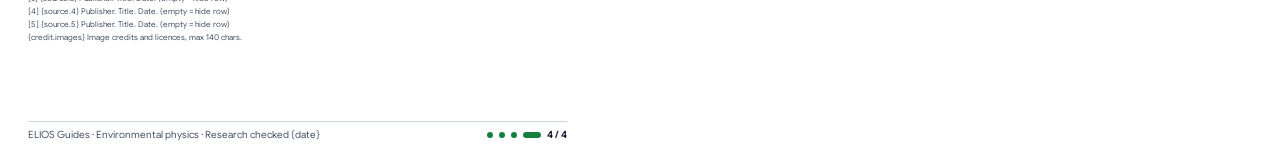
==== commit bb78e170: "feat: formula bank of 46 core and stretch formulas, typeset with KaTeX Co-Authored-By: Claude Sonnet" ====
--- a/render/guide.html
+++ b/render/guide.html
@@ -1,4 +1,4 @@
-<!doctype html><html><head><meta charset="utf-8"><link rel="stylesheet" href="base.css">
+<!doctype html><html><head><meta charset="utf-8"><link rel="stylesheet" href="base.css"><link rel="stylesheet" href="katex/katex.min.css"><script src="katex/katex.min.js"></script>
 <style>
 .hero{position:relative;height:284px;flex:none;border-radius:28px;background:var(--green-tint);overflow:hidden}
 .hero>img,.hero>.abs{position:absolute}
@@ -36,7 +36,7 @@
 .eq{flex:1 0 0;min-width:1px;background:var(--green-tint);border-radius:20px;padding:10px 14px;gap:5px}
 .legend{background:var(--paper);border-radius:12px;padding:6px 10px;gap:1px}
 .lrow{display:flex;gap:8px;align-items:center}
-.lrow .sym{width:28px;flex:none;font-weight:600;font-size:12px;line-height:16px;color:var(--green)}
+.lrow .sym{width:34px;flex:none;font-weight:600;font-size:12px;line-height:16px;color:var(--green)}
 .lrow .mean{flex:1 0 0;min-width:1px;font-size:10px;line-height:14px}
 .lrow .unit{width:96px;flex:none;text-align:right;font-size:9px;line-height:12px;color:var(--secondary)}
 .dia{width:170px;flex:none;background:var(--raised);border:1.5px dashed var(--rule);border-radius:20px;align-items:center;justify-content:center;position:relative}
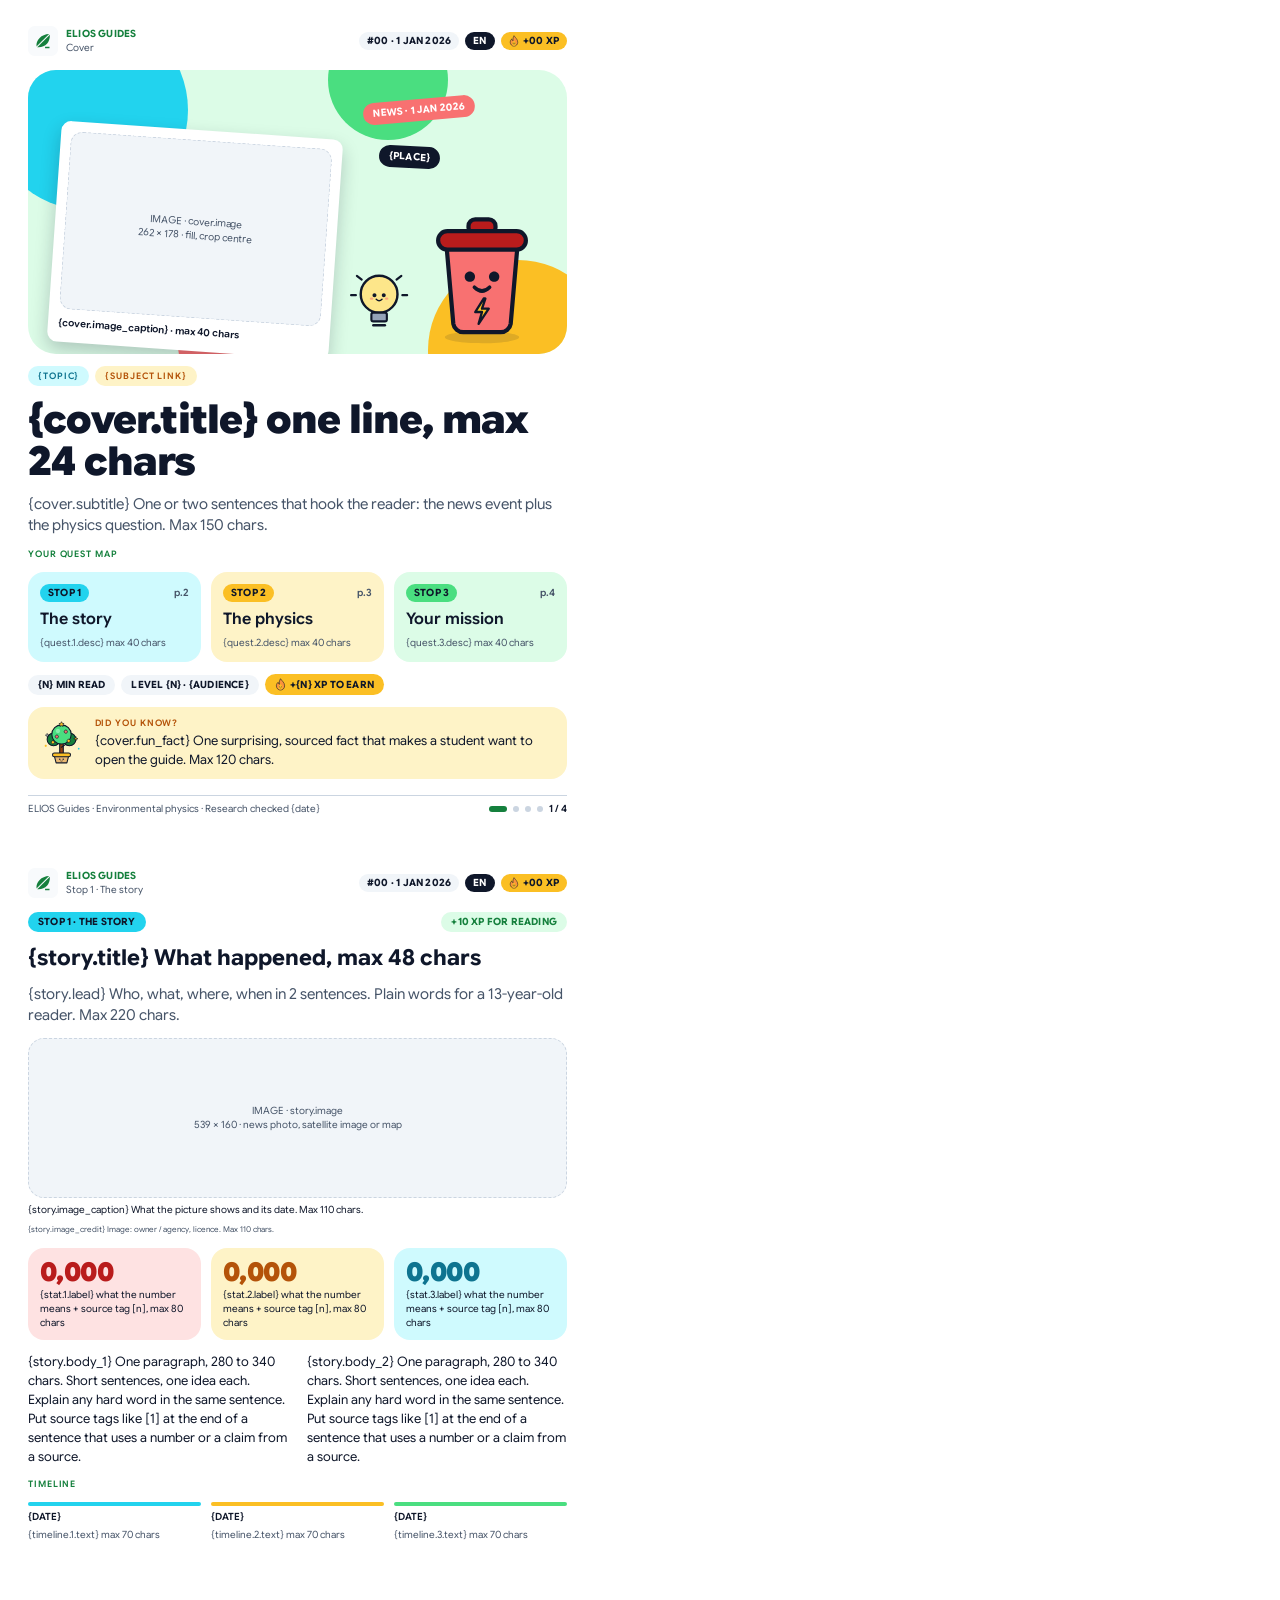
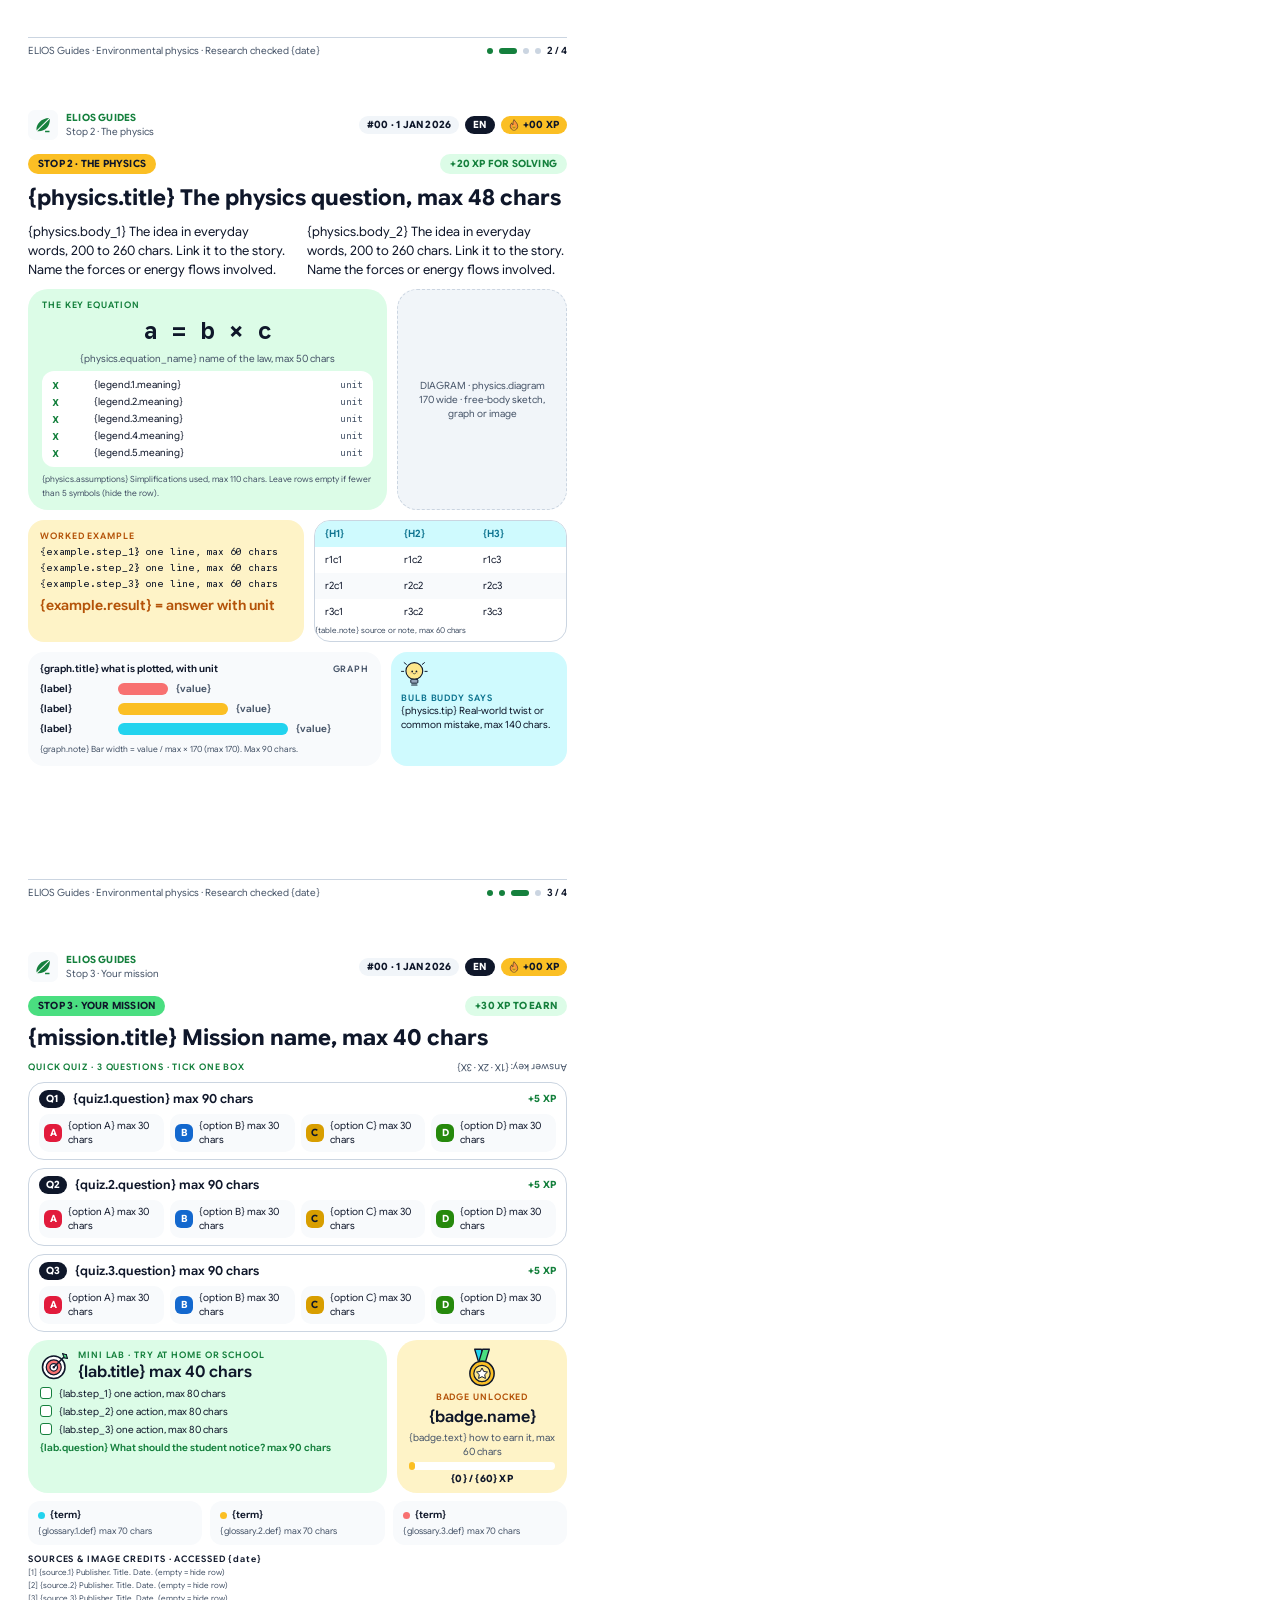
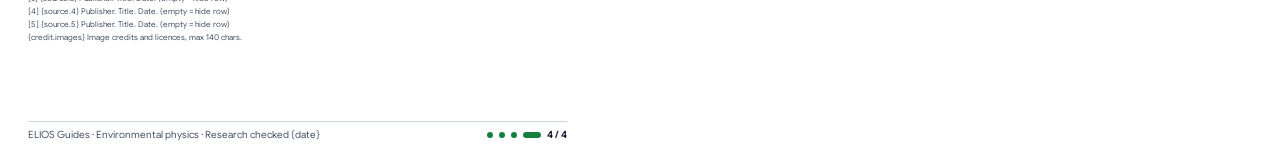
==== commit d7d0a0fd: "fix: measure cover.title width with the cover font; lower its limit to 28 Co-Authored-By: Claude Son" ====
--- a/render/guide.html
+++ b/render/guide.html
@@ -103,7 +103,7 @@
   <div class="chips">
    <span class="pill" style="background:var(--cyan-tint);color:var(--cyan)" data-key="cover.topic">{TOPIC}</span>
    <span class="pill" style="background:var(--amber-tint);color:var(--amber)" data-key="cover.subject">{SUBJECT LINK}</span></div>
-  <p class="title" data-key="cover.title">{cover.title} max 34 chars</p>
+  <p class="title" data-key="cover.title">{cover.title} one line, max 24 chars</p>
   <p class="t-lead" data-key="cover.subtitle">{cover.subtitle} One or two sentences that hook the reader: the news event plus the physics question. Max 150 chars.</p>
   <p class="t-over" style="color:var(--green)" data-key="label.quest_map">YOUR QUEST MAP</p>
   <div class="quest">
